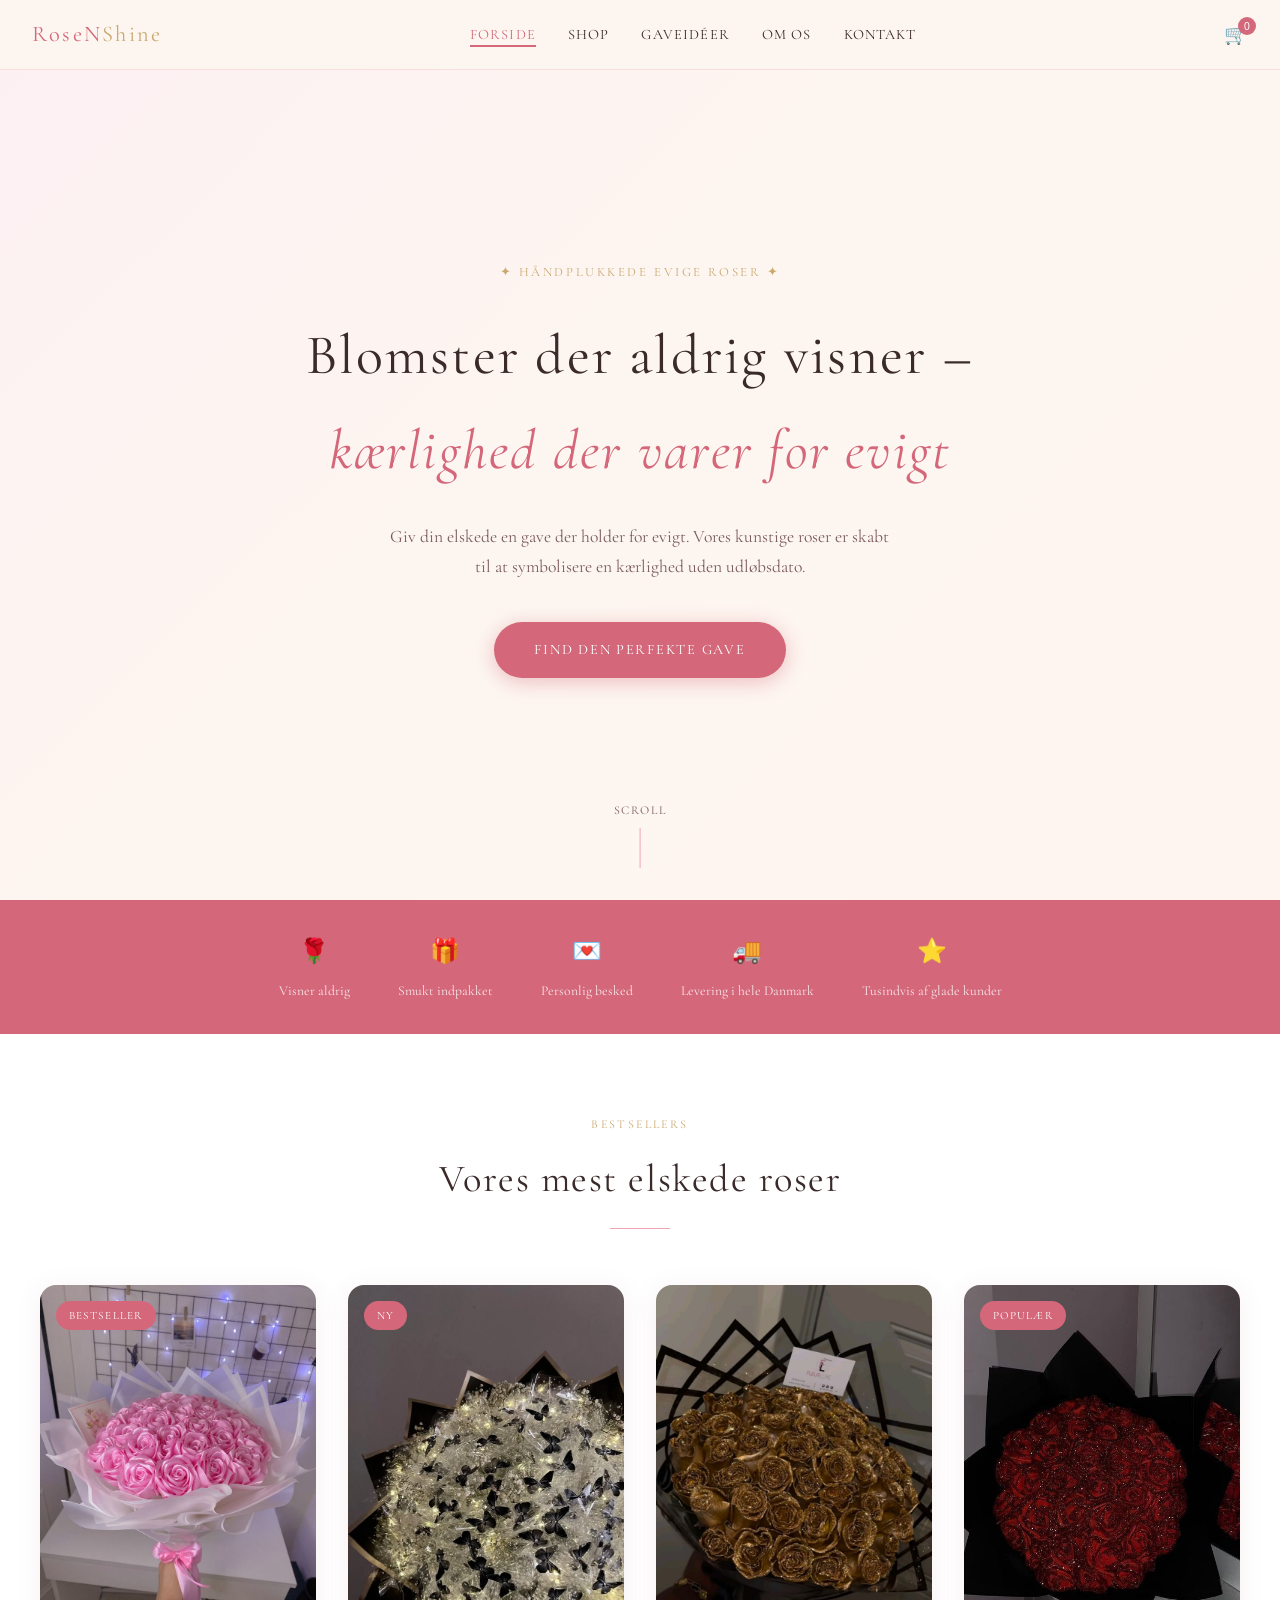
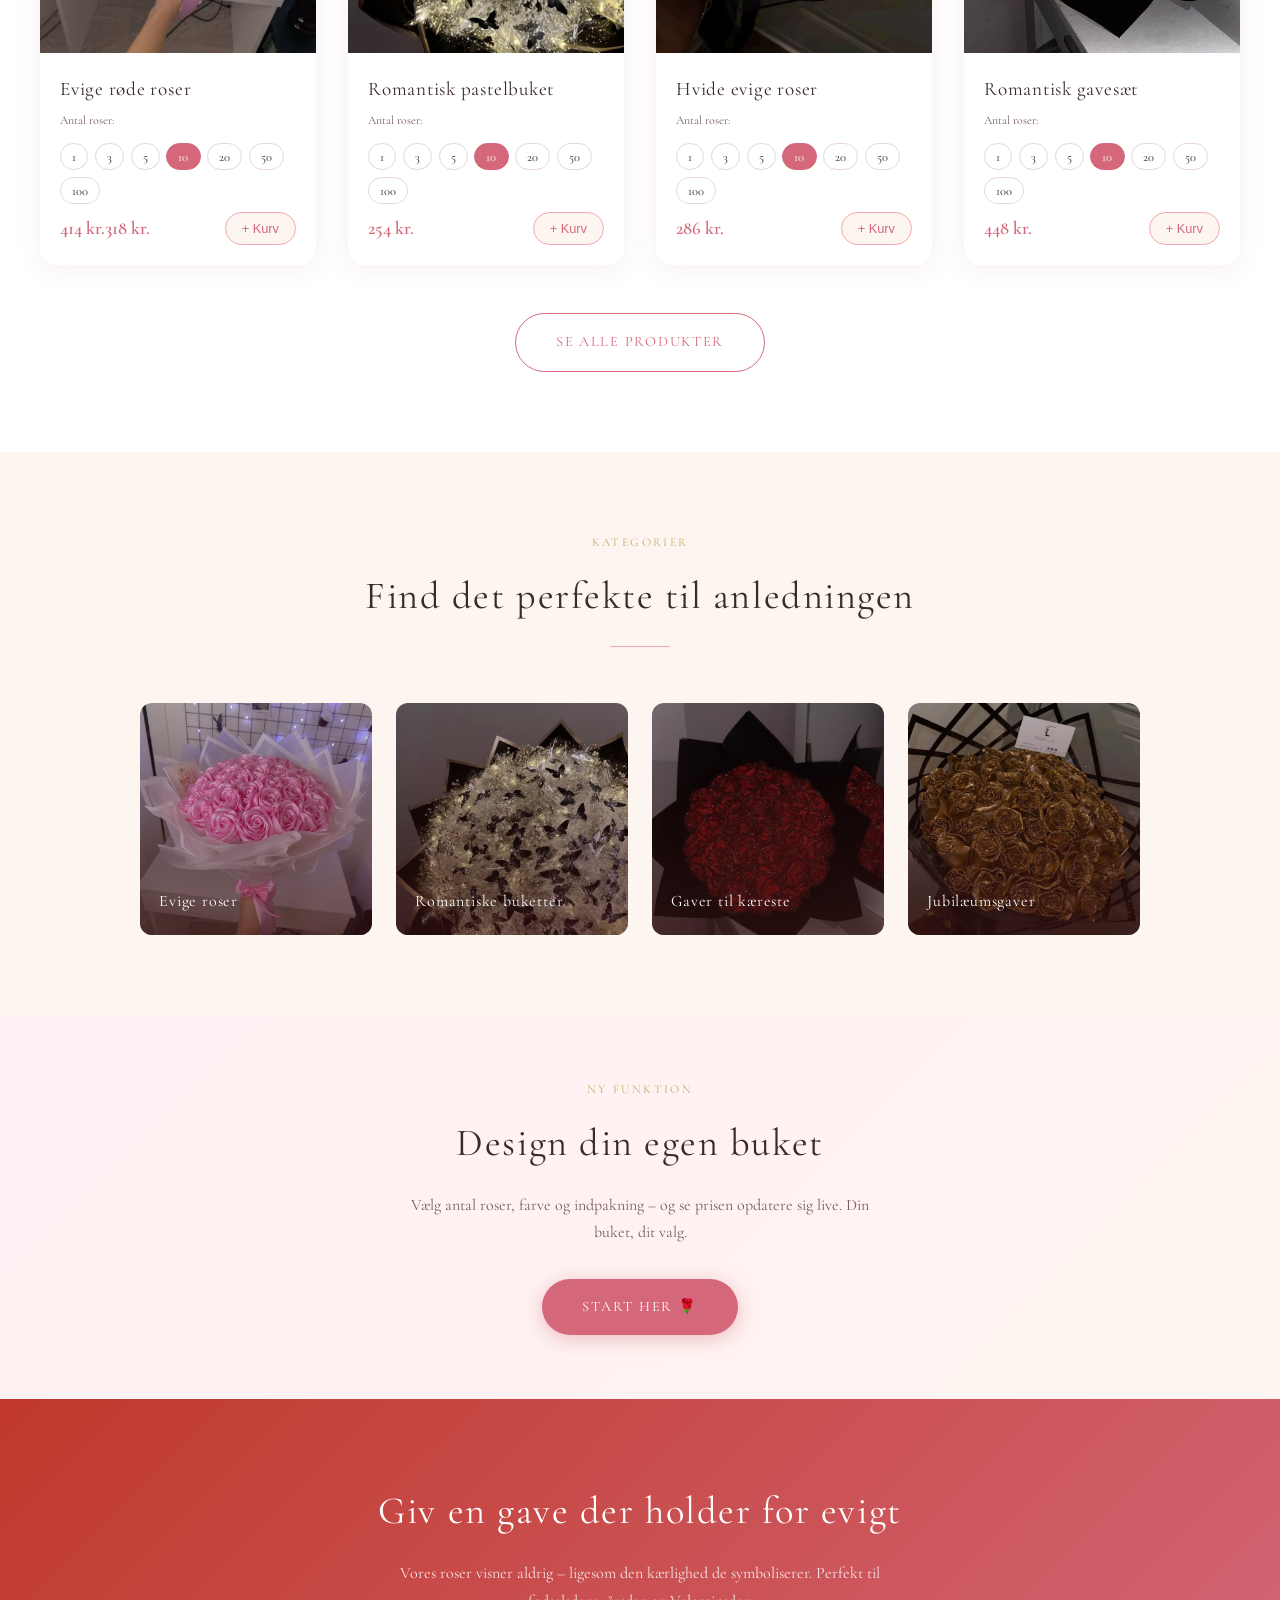
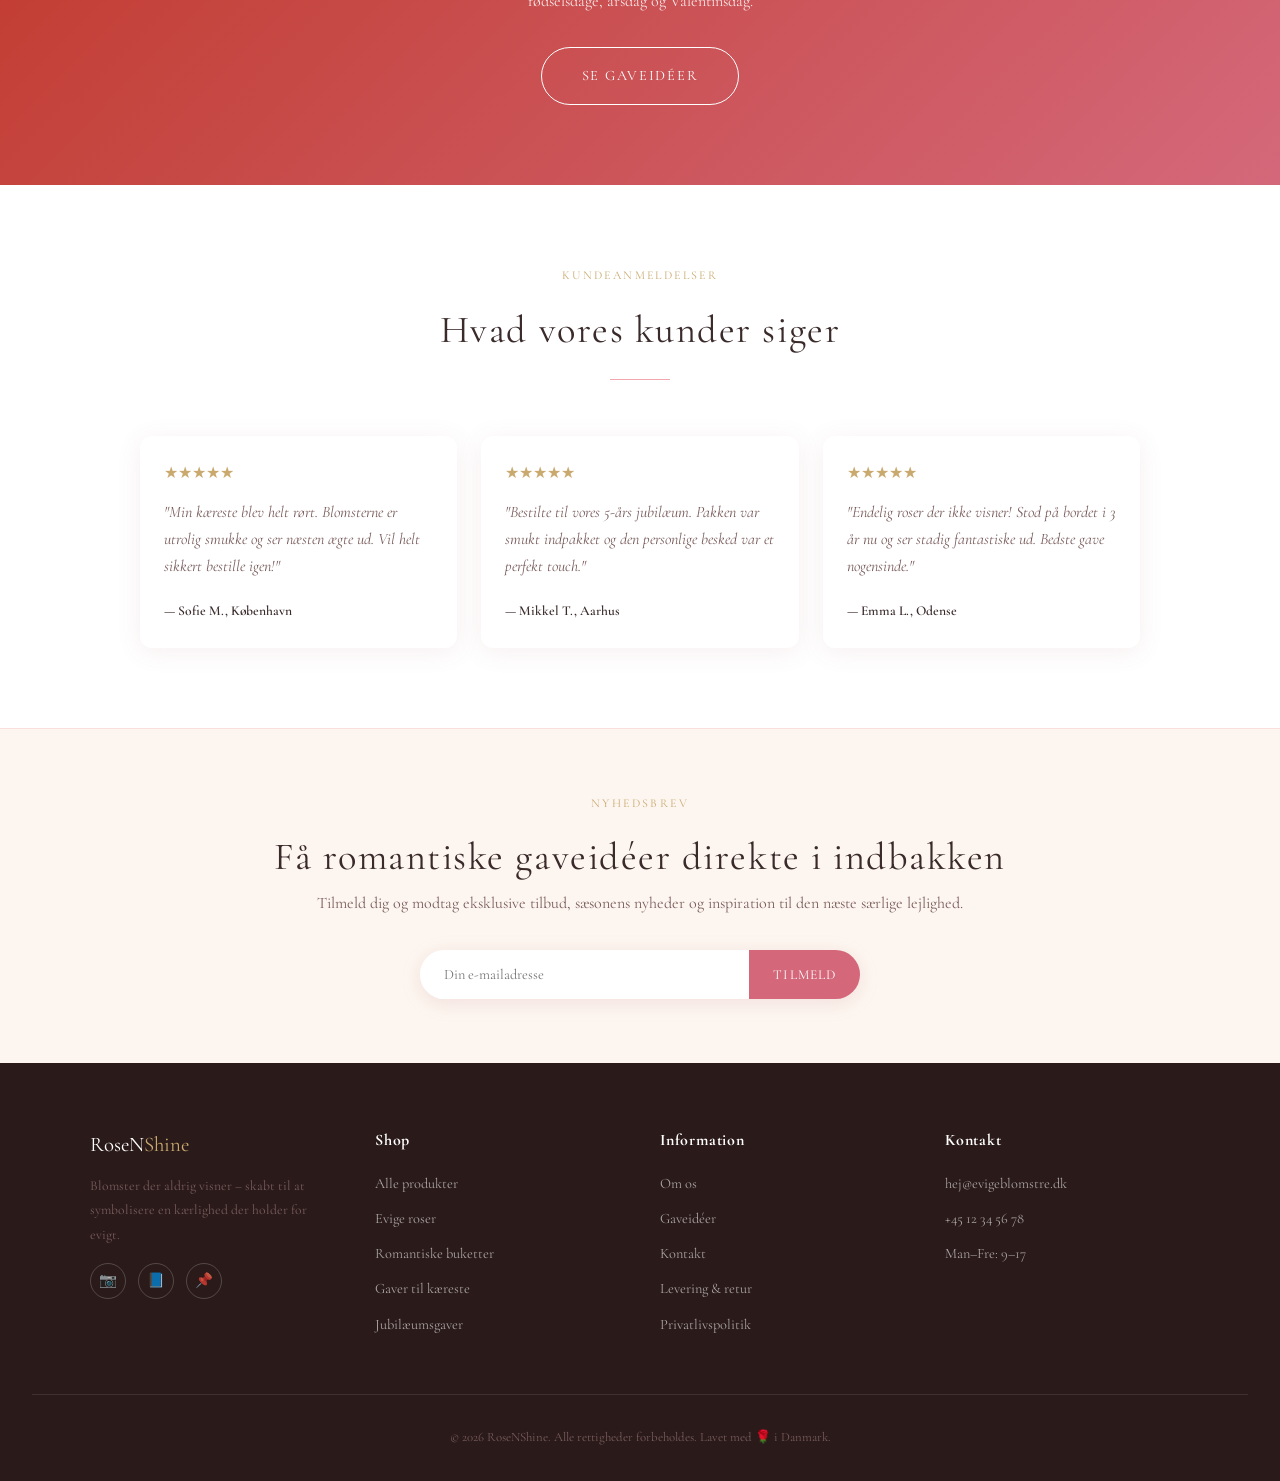
==== index.html @ 29035050 "Initial commit – RoseNShine webshop" ====
<!DOCTYPE html>
<html lang="da">
<head>
  <meta charset="UTF-8">
  <meta name="viewport" content="width=device-width, initial-scale=1.0">
  <title>RoseNShine – Kærlighed der varer for evigt</title>
  <link rel="preconnect" href="https://fonts.googleapis.com">
  <link href="https://fonts.googleapis.com/css2?family=Cormorant+Garamond:ital,wght@0,300;0,400;0,600;1,400&display=swap" rel="stylesheet">
  <link rel="stylesheet" href="css/style.css">
  <style>
    .toast {
      position: fixed; bottom: 2rem; left: 50%; transform: translateX(-50%) translateY(20px);
      background: #2a1a1a; color: white; padding: 0.85rem 1.75rem;
      border-radius: 50px; font-size: 0.9rem; opacity: 0; transition: all 0.3s; z-index: 999;
    }
    .toast.show { opacity: 1; transform: translateX(-50%) translateY(0); }
  </style>
</head>
<body>

<!-- NAVBAR -->
<nav>
  <a href="index.html" class="nav-logo">RoseN<span>Shine</span></a>
  <ul class="nav-links">
    <li><a href="index.html">Forside</a></li>
    <li><a href="shop.html">Shop</a></li>
    <li><a href="gaveideer.html">Gaveidéer</a></li>
    <li><a href="om-os.html">Om os</a></li>
    <li><a href="kontakt.html">Kontakt</a></li>
  </ul>
  <div class="nav-icons">
    <button onclick="location.href='kurv.html'" title="Kurv">🛒<span class="cart-count">0</span></button>
    <button class="hamburger" aria-label="Menu">
      <span></span><span></span><span></span>
    </button>
  </div>
</nav>

<!-- HERO -->
<section class="hero">
  <div class="hero-content">
    <span class="hero-tag">✦ Håndplukkede evige roser ✦</span>
    <h1>Blomster der aldrig visner –<br><em>kærlighed der varer for evigt</em></h1>
    <p>Giv din elskede en gave der holder for evigt. Vores kunstige roser er skabt til at symbolisere en kærlighed uden udløbsdato.</p>
    <a href="shop.html" class="btn btn-primary">Find den perfekte gave</a>
  </div>
  <div class="hero-scroll">Scroll</div>
</section>

<!-- FEATURES -->
<div class="features">
  <div class="feature-item"><div class="icon">🌹</div><p>Visner aldrig</p></div>
  <div class="feature-item"><div class="icon">🎁</div><p>Smukt indpakket</p></div>
  <div class="feature-item"><div class="icon">💌</div><p>Personlig besked</p></div>
  <div class="feature-item"><div class="icon">🚚</div><p>Levering i hele Danmark</p></div>
  <div class="feature-item"><div class="icon">⭐</div><p>Tusindvis af glade kunder</p></div>
</div>

<!-- FREMHÆVEDE PRODUKTER -->
<section style="background: white;">
  <div class="section-header">
    <span class="section-tag">Bestsellers</span>
    <h2>Vores mest elskede roser</h2>
    <div class="divider"></div>
  </div>
  <div class="products-grid">

    <div class="product-card" data-cat="roser">
      <div class="product-img">
        <a href="produkt-detalje.html?from=index.html&id=rose-red&img=css/blomst1.jpg&navn=Evige røde roser&pris=449"><img src="css/blomst1.jpg" alt="Evige røde roser"></a>
        <span class="product-badge">Bestseller</span>
      </div>
      <div class="product-info">
        <h3>Evige røde roser</h3>
        <p class="desc" style="font-size:0.75rem;margin-bottom:0.25rem">Antal roser:</p>
        <div class="antal-vælger">
          <button class="antal-chip" data-pris="49" data-antal="1" onclick="vælgAntal(this)">1</button>
          <button class="antal-chip" data-pris="122" data-antal="3" onclick="vælgAntal(this)">3</button>
          <button class="antal-chip" data-pris="186" data-antal="5" onclick="vælgAntal(this)">5</button>
          <button class="antal-chip active" data-pris="318" data-antal="10" onclick="vælgAntal(this)">10</button>
          <button class="antal-chip" data-pris="539" data-antal="20" onclick="vælgAntal(this)">20</button>
          <button class="antal-chip" data-pris="1176" data-antal="50" onclick="vælgAntal(this)">50</button>
          <button class="antal-chip" data-pris="2156" data-antal="100" onclick="vælgAntal(this)">100</button>
        </div>
        <div class="product-footer">
          <span class="live-pris" id="pris-rose-red"><span class="old">414 kr.</span>318 kr.</span>
          <button class="btn-cart" onclick="tilfoejMedAntal(this, 'rose-red', 'Evige røde roser', 'css/blomst1.jpg')">+ Kurv</button>
        </div>
      </div>
    </div>

    <div class="product-card" data-cat="buketter">
      <div class="product-img">
        <a href="produkt-detalje.html?from=index.html&id=pastel-buket&img=css/blomst2.jpg&navn=Romantisk pastelbuket&pris=349"><img src="css/blomst2.jpg" alt="Romantisk pastelbuket"></a>
        <span class="product-badge">Ny</span>
      </div>
      <div class="product-info">
        <h3>Romantisk pastelbuket</h3>
        <p class="desc" style="font-size:0.75rem;margin-bottom:0.25rem">Antal roser:</p>
        <div class="antal-vælger">
          <button class="antal-chip" data-pris="39" data-antal="1" onclick="vælgAntal(this)">1</button>
          <button class="antal-chip" data-pris="98" data-antal="3" onclick="vælgAntal(this)">3</button>
          <button class="antal-chip" data-pris="148" data-antal="5" onclick="vælgAntal(this)">5</button>
          <button class="antal-chip active" data-pris="254" data-antal="10" onclick="vælgAntal(this)">10</button>
          <button class="antal-chip" data-pris="429" data-antal="20" onclick="vælgAntal(this)">20</button>
          <button class="antal-chip" data-pris="936" data-antal="50" onclick="vælgAntal(this)">50</button>
          <button class="antal-chip" data-pris="1716" data-antal="100" onclick="vælgAntal(this)">100</button>
        </div>
        <div class="product-footer">
          <span class="live-pris" id="pris-pastel-buket">254 kr.</span>
          <button class="btn-cart" onclick="tilfoejMedAntal(this, 'pastel-buket', 'Romantisk pastelbuket', 'css/blomst2.jpg')">+ Kurv</button>
        </div>
      </div>
    </div>

    <div class="product-card" data-cat="roser">
      <div class="product-img">
        <a href="produkt-detalje.html?from=index.html&id=rose-white&img=css/blomst3.jpg&navn=Hvide evige roser&pris=399"><img src="css/blomst3.jpg" alt="Hvide evige roser"></a>
      </div>
      <div class="product-info">
        <h3>Hvide evige roser</h3>
        <p class="desc" style="font-size:0.75rem;margin-bottom:0.25rem">Antal roser:</p>
        <div class="antal-vælger">
          <button class="antal-chip" data-pris="44" data-antal="1" onclick="vælgAntal(this)">1</button>
          <button class="antal-chip" data-pris="110" data-antal="3" onclick="vælgAntal(this)">3</button>
          <button class="antal-chip" data-pris="167" data-antal="5" onclick="vælgAntal(this)">5</button>
          <button class="antal-chip active" data-pris="286" data-antal="10" onclick="vælgAntal(this)">10</button>
          <button class="antal-chip" data-pris="484" data-antal="20" onclick="vælgAntal(this)">20</button>
          <button class="antal-chip" data-pris="1056" data-antal="50" onclick="vælgAntal(this)">50</button>
          <button class="antal-chip" data-pris="1936" data-antal="100" onclick="vælgAntal(this)">100</button>
        </div>
        <div class="product-footer">
          <span class="live-pris" id="pris-rose-white">286 kr.</span>
          <button class="btn-cart" onclick="tilfoejMedAntal(this, 'rose-white', 'Hvide evige roser', 'css/blomst3.jpg')">+ Kurv</button>
        </div>
      </div>
    </div>

    <div class="product-card" data-cat="gaver">
      <div class="product-img">
        <a href="produkt-detalje.html?from=index.html&id=gavesaet&img=css/blomst4.jpg&navn=Romantisk gavesæt&pris=649"><img src="css/blomst4.jpg" alt="Romantisk gavesæt"></a>
        <span class="product-badge">Populær</span>
      </div>
      <div class="product-info">
        <h3>Romantisk gavesæt</h3>
        <p class="desc" style="font-size:0.75rem;margin-bottom:0.25rem">Antal roser:</p>
        <div class="antal-vælger">
          <button class="antal-chip" data-pris="69" data-antal="1" onclick="vælgAntal(this)">1</button>
          <button class="antal-chip" data-pris="172" data-antal="3" onclick="vælgAntal(this)">3</button>
          <button class="antal-chip" data-pris="262" data-antal="5" onclick="vælgAntal(this)">5</button>
          <button class="antal-chip active" data-pris="448" data-antal="10" onclick="vælgAntal(this)">10</button>
          <button class="antal-chip" data-pris="759" data-antal="20" onclick="vælgAntal(this)">20</button>
          <button class="antal-chip" data-pris="1656" data-antal="50" onclick="vælgAntal(this)">50</button>
          <button class="antal-chip" data-pris="3036" data-antal="100" onclick="vælgAntal(this)">100</button>
        </div>
        <div class="product-footer">
          <span class="live-pris" id="pris-gavesaet">448 kr.</span>
          <button class="btn-cart" onclick="tilfoejMedAntal(this, 'gavesaet', 'Romantisk gavesæt', 'css/blomst4.jpg')">+ Kurv</button>
        </div>
      </div>
    </div>

  </div>

  <div style="text-align:center;margin-top:3rem">
    <a href="shop.html" class="btn btn-outline">Se alle produkter</a>
  </div>
</section>

<!-- KATEGORIER -->
<section>
  <div class="section-header">
    <span class="section-tag">Kategorier</span>
    <h2>Find det perfekte til anledningen</h2>
    <div class="divider"></div>
  </div>
  <div class="categories-grid">
    <a href="shop.html?cat=roser" class="category-card">
      <img src="css/blomst1.jpg" alt="Evige roser">
      <div class="category-overlay"><span>Evige roser</span></div>
    </a>
    <a href="shop.html?cat=buketter" class="category-card">
      <img src="css/blomst2.jpg" alt="Romantiske buketter">
      <div class="category-overlay"><span>Romantiske buketter</span></div>
    </a>
    <a href="shop.html?cat=gaver" class="category-card">
      <img src="css/blomst4.jpg" alt="Gaver til kæreste">
      <div class="category-overlay"><span>Gaver til kæreste</span></div>
    </a>
    <a href="shop.html?cat=jubilæum" class="category-card">
      <img src="css/blomst3.jpg" alt="Jubilæumsgaver">
      <div class="category-overlay"><span>Jubilæumsgaver</span></div>
    </a>
  </div>
</section>

<!-- DESIGN DIN BUKET BANNER -->
<section style="background:linear-gradient(135deg,#fdf0f3,#fff5f0);text-align:center;padding:4rem 2rem">
  <span class="section-tag">Ny funktion</span>
  <h2>Design din egen buket</h2>
  <p style="max-width:500px;margin:1rem auto 2rem">Vælg antal roser, farve og indpakning – og se prisen opdatere sig live. Din buket, dit valg.</p>
  <a href="produkt.html" class="btn btn-primary">Start her 🌹</a>
</section>

<!-- ROMANTISK BANNER -->
<div class="romantic-banner">
  <h2>Giv en gave der holder for evigt</h2>
  <p>Vores roser visner aldrig – ligesom den kærlighed de symboliserer. Perfekt til fødselsdage, årsdag og Valentinsdag.</p>
  <a href="gaveideer.html" class="btn btn-outline">Se gaveidéer</a>
</div>

<!-- ANMELDELSER -->
<section style="background: white;">
  <div class="section-header">
    <span class="section-tag">Kundeanmeldelser</span>
    <h2>Hvad vores kunder siger</h2>
    <div class="divider"></div>
  </div>
  <div class="reviews-grid">
    <div class="review-card">
      <div class="stars">★★★★★</div>
      <p>"Min kæreste blev helt rørt. Blomsterne er utrolig smukke og ser næsten ægte ud. Vil helt sikkert bestille igen!"</p>
      <span class="reviewer">— Sofie M., København</span>
    </div>
    <div class="review-card">
      <div class="stars">★★★★★</div>
      <p>"Bestilte til vores 5-års jubilæum. Pakken var smukt indpakket og den personlige besked var et perfekt touch."</p>
      <span class="reviewer">— Mikkel T., Aarhus</span>
    </div>
    <div class="review-card">
      <div class="stars">★★★★★</div>
      <p>"Endelig roser der ikke visner! Stod på bordet i 3 år nu og ser stadig fantastiske ud. Bedste gave nogensinde."</p>
      <span class="reviewer">— Emma L., Odense</span>
    </div>
  </div>
</section>

<!-- NYHEDSBREV -->
<div class="newsletter">
  <span class="section-tag">Nyhedsbrev</span>
  <h2>Få romantiske gaveidéer direkte i indbakken</h2>
  <p>Tilmeld dig og modtag eksklusive tilbud, sæsonens nyheder og inspiration til den næste særlige lejlighed.</p>
  <form class="newsletter-form">
    <input type="email" placeholder="Din e-mailadresse" required>
    <button type="submit">Tilmeld</button>
  </form>
</div>

<!-- FOOTER -->
<footer>
  <div class="footer-grid">
    <div class="footer-col">
      <div class="footer-logo">RoseN<span>Shine</span></div>
      <p>Blomster der aldrig visner – skabt til at symbolisere en kærlighed der holder for evigt.</p>
      <div class="social-links">
        <a href="#" aria-label="Instagram">📷</a>
        <a href="#" aria-label="Facebook">📘</a>
        <a href="#" aria-label="Pinterest">📌</a>
      </div>
    </div>
    <div class="footer-col">
      <h4>Shop</h4>
      <ul>
        <li><a href="shop.html">Alle produkter</a></li>
        <li><a href="shop.html?cat=roser">Evige roser</a></li>
        <li><a href="shop.html?cat=buketter">Romantiske buketter</a></li>
        <li><a href="shop.html?cat=gaver">Gaver til kæreste</a></li>
        <li><a href="shop.html?cat=jubilæum">Jubilæumsgaver</a></li>
      </ul>
    </div>
    <div class="footer-col">
      <h4>Information</h4>
      <ul>
        <li><a href="om-os.html">Om os</a></li>
        <li><a href="gaveideer.html">Gaveidéer</a></li>
        <li><a href="kontakt.html">Kontakt</a></li>
        <li><a href="#">Levering & retur</a></li>
        <li><a href="#">Privatlivspolitik</a></li>
      </ul>
    </div>
    <div class="footer-col">
      <h4>Kontakt</h4>
      <ul>
        <li><a href="mailto:hej@evigeblomstre.dk">hej@evigeblomstre.dk</a></li>
        <li><a href="tel:+4512345678">+45 12 34 56 78</a></li>
        <li><a href="#">Man–Fre: 9–17</a></li>
      </ul>
    </div>
  </div>
  <div class="footer-bottom">
    <p>© 2026 RoseNShine. Alle rettigheder forbeholdes. Lavet med 🌹 i Danmark.</p>
  </div>
</footer>

<script src="js/main.js"></script>
</body>
</html>
---- css/style.css ----
/* ===== RESET & BASE ===== */
*, *::before, *::after { box-sizing: border-box; margin: 0; padding: 0; }

:root {
  --creme: #fdf6f0;
  --rose: #f2a7b0;
  --rose-dark: #d4687a;
  --roed: #c0392b;
  --hvid: #ffffff;
  --tekst: #3a2a2a;
  --tekst-lys: #7a5c5c;
  --guld: #c9a96e;
  --skygge: 0 4px 24px rgba(180,100,110,0.10);
}

body {
  font-family: 'Cormorant Garamond', 'Georgia', serif;
  background: var(--creme);
  color: var(--tekst);
  line-height: 1.7;
}

a { text-decoration: none; color: inherit; }
img { max-width: 100%; display: block; }

/* ===== TYPOGRAFI ===== */
h1, h2, h3 { font-weight: 400; letter-spacing: 0.04em; }
h1 { font-size: clamp(2rem, 5vw, 3.5rem); }
h2 { font-size: clamp(1.5rem, 3vw, 2.4rem); }
h3 { font-size: 1.2rem; }
p { color: var(--tekst-lys); }

/* ===== NAVBAR ===== */
nav {
  position: fixed; top: 0; width: 100%; z-index: 100;
  background: rgba(253,246,240,0.95);
  backdrop-filter: blur(8px);
  border-bottom: 1px solid rgba(242,167,176,0.3);
  padding: 0 2rem;
  display: flex; align-items: center; justify-content: space-between;
  height: 70px;
}

.nav-logo {
  font-size: 1.4rem;
  letter-spacing: 0.1em;
  color: var(--rose-dark);
}
.nav-logo span { color: var(--guld); }

.nav-links { display: flex; gap: 2rem; list-style: none; }
.nav-links a {
  font-size: 0.9rem;
  letter-spacing: 0.08em;
  text-transform: uppercase;
  color: var(--tekst);
  transition: color 0.2s;
}
.nav-links a:hover { color: var(--rose-dark); }

.nav-icons { display: flex; gap: 1rem; align-items: center; }
.nav-icons button {
  background: none; border: none; cursor: pointer;
  font-size: 1.2rem; color: var(--tekst);
  position: relative;
}
.cart-count {
  position: absolute; top: -6px; right: -8px;
  background: var(--rose-dark); color: white;
  border-radius: 50%; width: 18px; height: 18px;
  font-size: 0.65rem; display: flex; align-items: center; justify-content: center;
  font-family: sans-serif;
}

.hamburger { display: none; flex-direction: column; gap: 5px; cursor: pointer; background: none; border: none; }
.hamburger span { width: 24px; height: 2px; background: var(--tekst); display: block; transition: 0.3s; }

/* ===== HERO ===== */
.hero {
  min-height: 100vh;
  display: flex; align-items: center; justify-content: center;
  text-align: center;
  padding: 100px 2rem 4rem;
  background: linear-gradient(135deg, #fdf0f3 0%, #fdf6f0 50%, #fff5f0 100%);
  position: relative; overflow: hidden;
}

.hero::before {
  content: '';
  position: absolute; inset: 0;
  background: url('https://images.unsplash.com/photo-1518895949257-7621c3c786d7?w=1600&q=80') center/cover no-repeat;
  opacity: 0.12;
}

.hero-content { position: relative; max-width: 700px; }
.hero-tag {
  display: inline-block;
  font-size: 0.8rem; letter-spacing: 0.2em; text-transform: uppercase;
  color: var(--guld); margin-bottom: 1.5rem;
}
.hero h1 { margin-bottom: 1.5rem; color: var(--tekst); }
.hero h1 em { color: var(--rose-dark); font-style: italic; }
.hero p { font-size: 1.1rem; margin-bottom: 2.5rem; max-width: 500px; margin-left: auto; margin-right: auto; }

.btn {
  display: inline-block;
  padding: 1rem 2.5rem;
  border-radius: 50px;
  font-size: 0.9rem; letter-spacing: 0.12em; text-transform: uppercase;
  transition: all 0.3s;
  cursor: pointer; border: none;
}
.btn-primary {
  background: var(--rose-dark);
  color: white;
  box-shadow: 0 4px 20px rgba(212,104,122,0.4);
}
.btn-primary:hover { background: #b85568; transform: translateY(-2px); box-shadow: 0 8px 28px rgba(212,104,122,0.5); }
.btn-outline {
  background: transparent;
  color: var(--rose-dark);
  border: 1.5px solid var(--rose-dark);
}
.btn-outline:hover { background: var(--rose-dark); color: white; }

.hero-scroll {
  position: absolute; bottom: 2rem; left: 50%; transform: translateX(-50%);
  font-size: 0.75rem; letter-spacing: 0.15em; text-transform: uppercase;
  color: var(--tekst-lys); display: flex; flex-direction: column; align-items: center; gap: 0.5rem;
}
.hero-scroll::after {
  content: ''; width: 1px; height: 40px; background: var(--rose);
  animation: scrollLine 1.5s ease-in-out infinite;
}
@keyframes scrollLine { 0%,100%{opacity:1;transform:scaleY(1)} 50%{opacity:0.3;transform:scaleY(0.5)} }

/* ===== SEKTION FÆLLES ===== */
section { padding: 5rem 2rem; }
.section-header { text-align: center; margin-bottom: 3.5rem; }
.section-tag {
  display: block; font-size: 0.75rem; letter-spacing: 0.2em;
  text-transform: uppercase; color: var(--guld); margin-bottom: 0.75rem;
}
.divider {
  width: 60px; height: 1px; background: var(--rose);
  margin: 1rem auto 0;
}

/* ===== FEATURES STRIP ===== */
.features {
  background: var(--rose-dark);
  padding: 2rem;
  display: flex; justify-content: center; gap: 3rem; flex-wrap: wrap;
}
.feature-item { text-align: center; color: white; }
.feature-item .icon { font-size: 1.5rem; margin-bottom: 0.4rem; }
.feature-item p { color: rgba(255,255,255,0.85); font-size: 0.85rem; margin: 0; }

/* ===== PRODUKTER GRID ===== */
.products-grid {
  display: grid;
  grid-template-columns: repeat(auto-fill, minmax(260px, 1fr));
  gap: 2rem;
  max-width: 1200px; margin: 0 auto;
}

.product-card {
  background: white;
  border-radius: 16px;
  overflow: hidden;
  box-shadow: var(--skygge);
  transition: transform 0.3s, box-shadow 0.3s;
}
.product-card:hover { transform: translateY(-6px); box-shadow: 0 12px 40px rgba(180,100,110,0.18); }

.product-img {
  position: relative; overflow: hidden;
  aspect-ratio: 3/4;
}
.product-img img {
  width: 100%; height: 100%; object-fit: cover;
  transition: transform 0.5s;
}
.product-card:hover .product-img img { transform: scale(1.05); }

.product-badge {
  position: absolute; top: 1rem; left: 1rem;
  background: var(--rose-dark); color: white;
  font-size: 0.7rem; letter-spacing: 0.1em; text-transform: uppercase;
  padding: 0.3rem 0.8rem; border-radius: 50px;
}

.product-info { padding: 1.25rem; }
.product-info h3 { margin-bottom: 0.3rem; }
.product-info .desc { font-size: 0.85rem; margin-bottom: 1rem; }
.product-footer { display: flex; align-items: center; justify-content: space-between; }
.price { font-size: 1.2rem; color: var(--rose-dark); }
.price .old { font-size: 0.85rem; color: #bbb; text-decoration: line-through; margin-right: 0.4rem; }

.btn-cart {
  background: var(--creme); border: 1.5px solid var(--rose);
  color: var(--rose-dark); padding: 0.5rem 1rem;
  border-radius: 50px; font-size: 0.8rem; cursor: pointer;
  transition: all 0.2s;
}
.btn-cart:hover { background: var(--rose-dark); color: white; border-color: var(--rose-dark); }

/* ===== KATEGORIER ===== */
.categories-grid {
  display: grid;
  grid-template-columns: repeat(auto-fill, minmax(200px, 1fr));
  gap: 1.5rem; max-width: 1000px; margin: 0 auto;
}
.category-card {
  border-radius: 12px; overflow: hidden;
  position: relative; aspect-ratio: 1;
  cursor: pointer;
}
.category-card img { width: 100%; height: 100%; object-fit: cover; transition: transform 0.4s; }
.category-card:hover img { transform: scale(1.08); }
.category-overlay {
  position: absolute; inset: 0;
  background: linear-gradient(to top, rgba(60,20,20,0.6), transparent);
  display: flex; align-items: flex-end; padding: 1.2rem;
}
.category-overlay span { color: white; font-size: 1rem; letter-spacing: 0.05em; }

/* ===== ROMANTISK BANNER ===== */
.romantic-banner {
  background: linear-gradient(135deg, #c0392b, #d4687a);
  color: white; text-align: center; padding: 5rem 2rem;
}
.romantic-banner h2 { color: white; margin-bottom: 1rem; }
.romantic-banner p { color: rgba(255,255,255,0.85); max-width: 500px; margin: 0 auto 2rem; }
.romantic-banner .btn-outline { border-color: white; color: white; }
.romantic-banner .btn-outline:hover { background: white; color: var(--rose-dark); }

/* ===== ANMELDELSER ===== */
.reviews-grid {
  display: grid; grid-template-columns: repeat(auto-fill, minmax(280px, 1fr));
  gap: 1.5rem; max-width: 1000px; margin: 0 auto;
}
.review-card {
  background: white; border-radius: 12px; padding: 1.5rem;
  box-shadow: var(--skygge);
}
.stars { color: var(--guld); font-size: 1rem; margin-bottom: 0.75rem; }
.review-card p { font-style: italic; margin-bottom: 1rem; }
.reviewer { font-size: 0.85rem; font-weight: 600; color: var(--tekst); }

/* ===== NYHEDSBREV ===== */
.newsletter {
  background: var(--creme);
  text-align: center; padding: 4rem 2rem;
  border-top: 1px solid rgba(242,167,176,0.3);
}
.newsletter-form {
  display: flex; gap: 0; max-width: 440px; margin: 2rem auto 0;
  border-radius: 50px; overflow: hidden;
  box-shadow: 0 4px 20px rgba(180,100,110,0.15);
}
.newsletter-form input {
  flex: 1; padding: 1rem 1.5rem; border: none; outline: none;
  font-family: inherit; font-size: 0.9rem; background: white;
}
.newsletter-form button {
  padding: 1rem 1.5rem; background: var(--rose-dark); color: white;
  border: none; cursor: pointer; font-family: inherit; font-size: 0.85rem;
  letter-spacing: 0.08em; text-transform: uppercase; transition: background 0.2s;
}
.newsletter-form button:hover { background: #b85568; }

/* ===== FOOTER ===== */
footer {
  background: #2a1a1a; color: rgba(255,255,255,0.7);
  padding: 4rem 2rem 2rem;
}
.footer-grid {
  display: grid; grid-template-columns: repeat(auto-fit, minmax(200px, 1fr));
  gap: 2.5rem; max-width: 1100px; margin: 0 auto 3rem;
}
.footer-col h4 { color: white; font-size: 1rem; margin-bottom: 1rem; letter-spacing: 0.05em; }
.footer-col ul { list-style: none; }
.footer-col ul li { margin-bottom: 0.5rem; }
.footer-col ul li a { color: rgba(255,255,255,0.6); font-size: 0.9rem; transition: color 0.2s; }
.footer-col ul li a:hover { color: var(--rose); }
.footer-logo { font-size: 1.3rem; color: white; margin-bottom: 0.75rem; }
.footer-logo span { color: var(--guld); }
.footer-col p { font-size: 0.85rem; line-height: 1.8; }
.social-links { display: flex; gap: 0.75rem; margin-top: 1rem; }
.social-links a {
  width: 36px; height: 36px; border-radius: 50%;
  border: 1px solid rgba(255,255,255,0.2);
  display: flex; align-items: center; justify-content: center;
  font-size: 0.9rem; transition: all 0.2s;
}
.social-links a:hover { background: var(--rose-dark); border-color: var(--rose-dark); color: white; }
.footer-bottom {
  text-align: center; padding-top: 2rem;
  border-top: 1px solid rgba(255,255,255,0.1);
  font-size: 0.8rem;
}

/* ===== SHOP PAGE ===== */
.shop-hero {
  padding: 120px 2rem 3rem;
  text-align: center;
  background: linear-gradient(to bottom, #fdf0f3, var(--creme));
}
.filter-bar {
  display: flex; gap: 0.75rem; flex-wrap: wrap;
  justify-content: center; margin-bottom: 3rem;
}
.filter-btn {
  padding: 0.5rem 1.25rem; border-radius: 50px;
  border: 1.5px solid var(--rose); background: transparent;
  color: var(--tekst); font-family: inherit; font-size: 0.85rem;
  cursor: pointer; transition: all 0.2s;
}
.filter-btn.active, .filter-btn:hover {
  background: var(--rose-dark); color: white; border-color: var(--rose-dark);
}

/* ===== GAVEIDEER PAGE ===== */
.inspiration-grid {
  display: grid; grid-template-columns: repeat(auto-fill, minmax(300px, 1fr));
  gap: 2rem; max-width: 1100px; margin: 0 auto;
}
.inspiration-card {
  border-radius: 16px; overflow: hidden;
  background: white; box-shadow: var(--skygge);
}
.inspiration-card img { width: 100%; aspect-ratio: 16/10; object-fit: cover; }
.inspiration-card .card-body { padding: 1.5rem; }
.inspiration-card h3 { margin-bottom: 0.5rem; }
.tag-list { display: flex; gap: 0.5rem; flex-wrap: wrap; margin-top: 1rem; }
.tag {
  font-size: 0.75rem; padding: 0.25rem 0.75rem;
  background: var(--creme); border-radius: 50px;
  color: var(--rose-dark); border: 1px solid var(--rose);
}

/* ===== OM OS PAGE ===== */
.about-hero {
  padding: 120px 2rem 4rem;
  text-align: center;
  background: linear-gradient(to bottom, #fdf0f3, var(--creme));
}
.about-content {
  max-width: 800px; margin: 0 auto; padding: 3rem 2rem;
  display: grid; gap: 4rem;
}
.about-block { display: grid; grid-template-columns: 1fr 1fr; gap: 3rem; align-items: center; }
.about-block.reverse { direction: rtl; }
.about-block.reverse > * { direction: ltr; }
.about-block img { border-radius: 16px; width: 100%; aspect-ratio: 4/3; object-fit: cover; }
.about-text h2 { margin-bottom: 1rem; }
.values-grid {
  display: grid; grid-template-columns: repeat(auto-fill, minmax(200px, 1fr));
  gap: 1.5rem; max-width: 900px; margin: 0 auto;
}
.value-card {
  text-align: center; padding: 2rem 1.5rem;
  background: white; border-radius: 12px; box-shadow: var(--skygge);
}
.value-card .icon { font-size: 2rem; margin-bottom: 1rem; }
.value-card h3 { margin-bottom: 0.5rem; }

/* ===== KONTAKT PAGE ===== */
.contact-section {
  max-width: 1000px; margin: 0 auto; padding: 120px 2rem 4rem;
  display: grid; grid-template-columns: 1fr 1.5fr; gap: 4rem; align-items: start;
}
.contact-info h2 { margin-bottom: 1.5rem; }
.contact-item { display: flex; gap: 1rem; margin-bottom: 1.5rem; align-items: flex-start; }
.contact-item .icon { font-size: 1.3rem; margin-top: 0.1rem; }
.contact-form { background: white; padding: 2.5rem; border-radius: 16px; box-shadow: var(--skygge); }
.form-group { margin-bottom: 1.25rem; }
.form-group label { display: block; font-size: 0.85rem; letter-spacing: 0.05em; margin-bottom: 0.4rem; color: var(--tekst); }
.form-group input, .form-group textarea, .form-group select {
  width: 100%; padding: 0.85rem 1rem;
  border: 1.5px solid #e8d5d5; border-radius: 8px;
  font-family: inherit; font-size: 0.95rem; background: var(--creme);
  outline: none; transition: border-color 0.2s;
}
.form-group input:focus, .form-group textarea:focus, .form-group select:focus {
  border-color: var(--rose-dark);
}
.form-group textarea { resize: vertical; min-height: 120px; }

/* ===== KURV PAGE ===== */
.cart-section {
  max-width: 1100px; margin: 0 auto; padding: 120px 2rem 4rem;
  display: grid; grid-template-columns: 1.5fr 1fr; gap: 3rem; align-items: start;
}
.cart-items { display: flex; flex-direction: column; gap: 1rem; }
.cart-item {
  display: grid; grid-template-columns: 100px 1fr auto;
  gap: 1.25rem; align-items: center;
  background: white; border-radius: 12px; padding: 1rem;
  box-shadow: var(--skygge);
}
.cart-item img { width: 100px; height: 100px; object-fit: cover; border-radius: 8px; }
.cart-item-info h3 { font-size: 1rem; margin-bottom: 0.25rem; }
.qty-control { display: flex; align-items: center; gap: 0.75rem; margin-top: 0.5rem; }
.qty-btn {
  width: 28px; height: 28px; border-radius: 50%;
  border: 1.5px solid var(--rose); background: none;
  cursor: pointer; font-size: 1rem; color: var(--rose-dark);
  display: flex; align-items: center; justify-content: center;
}
.cart-item-price { font-size: 1.1rem; color: var(--rose-dark); white-space: nowrap; }
.order-summary {
  background: white; border-radius: 16px; padding: 2rem;
  box-shadow: var(--skygge); position: sticky; top: 90px;
}
.order-summary h3 { margin-bottom: 1.5rem; }
.summary-row { display: flex; justify-content: space-between; margin-bottom: 0.75rem; font-size: 0.95rem; }
.summary-row.total { font-size: 1.2rem; color: var(--rose-dark); border-top: 1px solid #eee; padding-top: 0.75rem; margin-top: 0.75rem; }
.personal-msg { margin-top: 1.5rem; }
.personal-msg label { font-size: 0.85rem; display: block; margin-bottom: 0.4rem; }
.personal-msg textarea {
  width: 100%; padding: 0.75rem; border: 1.5px solid #e8d5d5;
  border-radius: 8px; font-family: inherit; font-size: 0.85rem;
  background: var(--creme); resize: none; height: 80px; outline: none;
}

/* ===== RESPONSIVE ===== */
@media (max-width: 768px) {
  .nav-links { display: none; }
  .hamburger { display: flex; }
  .nav-links.open {
    display: flex; flex-direction: column;
    position: fixed; top: 70px; left: 0; right: 0;
    background: var(--creme); padding: 2rem;
    border-bottom: 1px solid var(--rose); gap: 1.5rem;
  }
  .about-block { grid-template-columns: 1fr; }
  .about-block.reverse { direction: ltr; }
  .contact-section { grid-template-columns: 1fr; padding-top: 100px; }
  .cart-section { grid-template-columns: 1fr; padding-top: 100px; }
  .features { gap: 1.5rem; }
}

/* ===== ANTAL VÆLGER PÅ PRODUKTKORT ===== */
.antal-vælger {
  display: flex; gap: 0.4rem; flex-wrap: wrap;
  margin: 0.75rem 0 0.5rem;
}
.antal-chip {
  padding: 0.3rem 0.7rem; border-radius: 50px;
  border: 1.5px solid #e8d5d5; background: white;
  font-family: inherit; font-size: 0.78rem; cursor: pointer;
  transition: all 0.2s; color: var(--tekst);
}
.antal-chip:hover { border-color: var(--rose-dark); color: var(--rose-dark); }
.antal-chip.active { background: var(--rose-dark); color: white; border-color: var(--rose-dark); }
.live-pris { font-size: 1.15rem; color: var(--rose-dark); font-weight: 600; transition: all 0.2s; }
.live-pris.bump { transform: scale(1.2); }

/* ===== AKTIV NAVBAR SIDE ===== */
.nav-links a.nav-active {
  color: var(--rose-dark);
  border-bottom: 2px solid var(--rose-dark);
  padding-bottom: 2px;
}
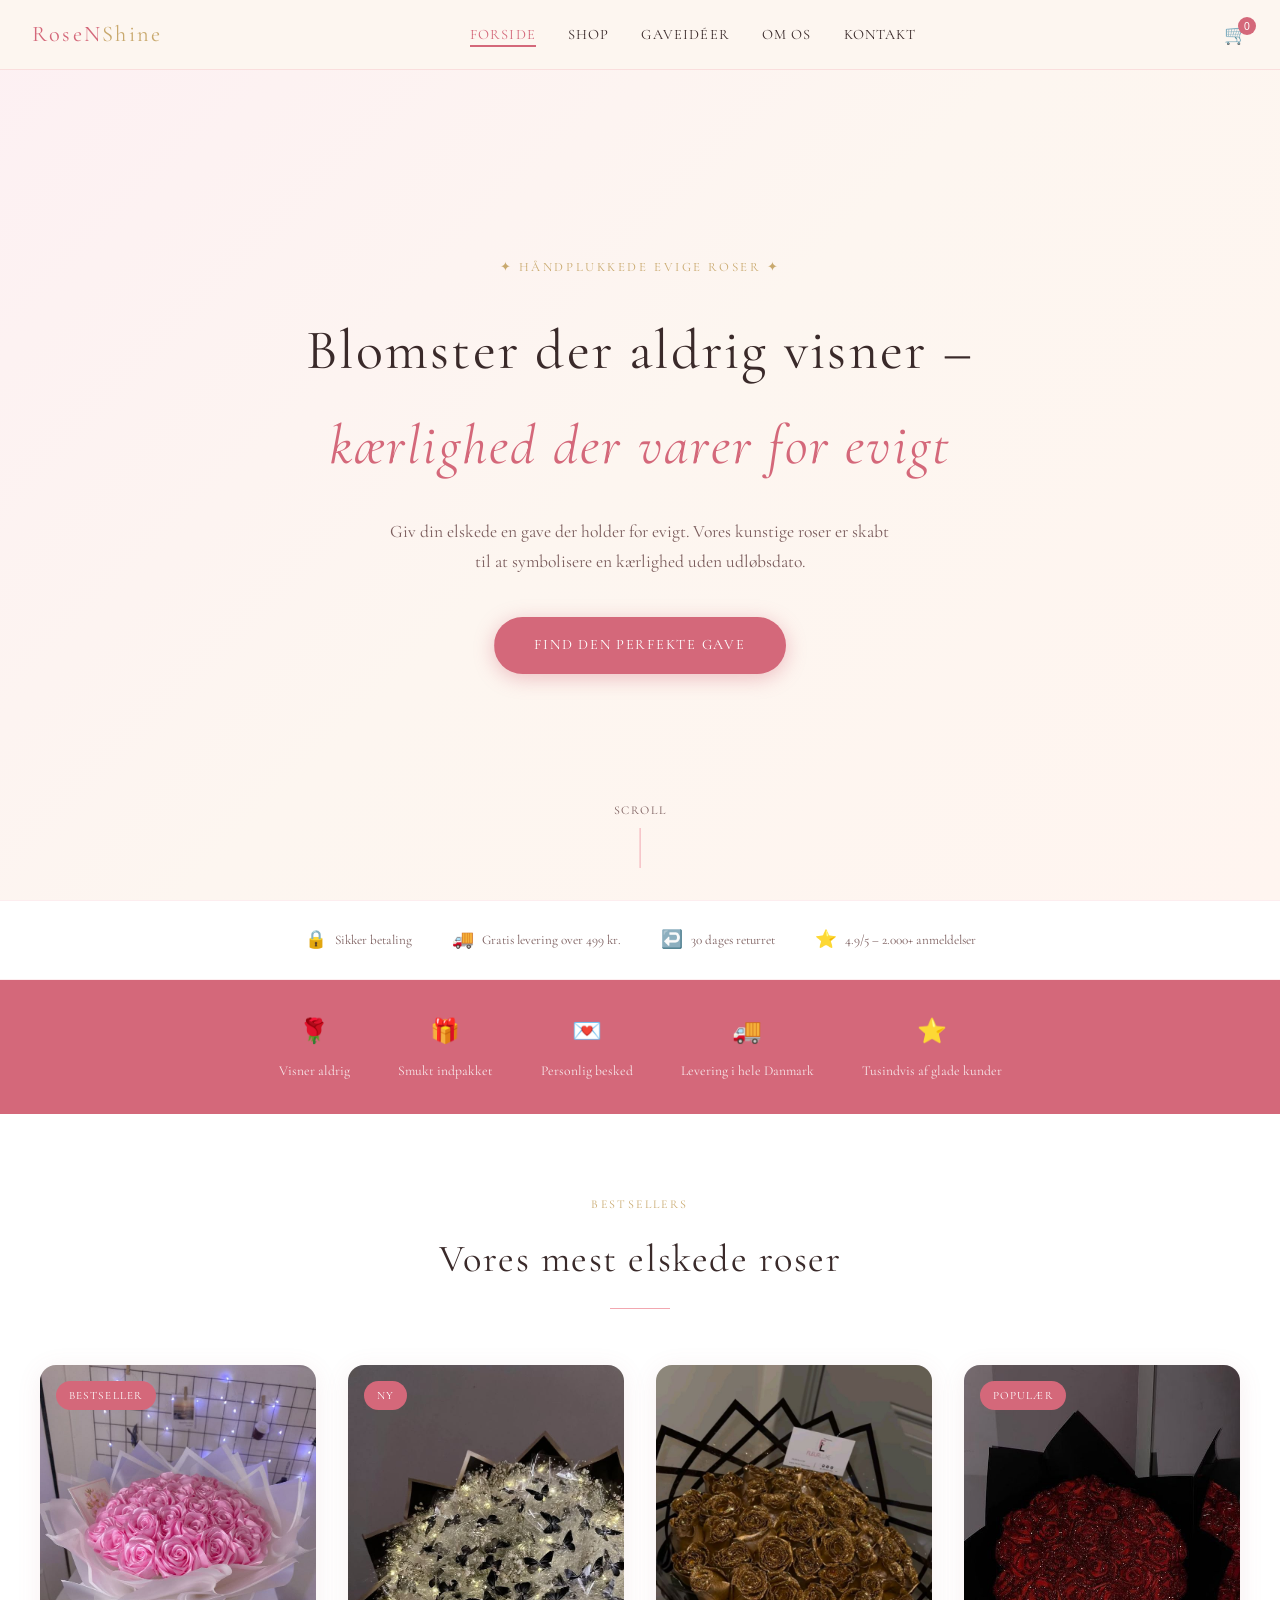
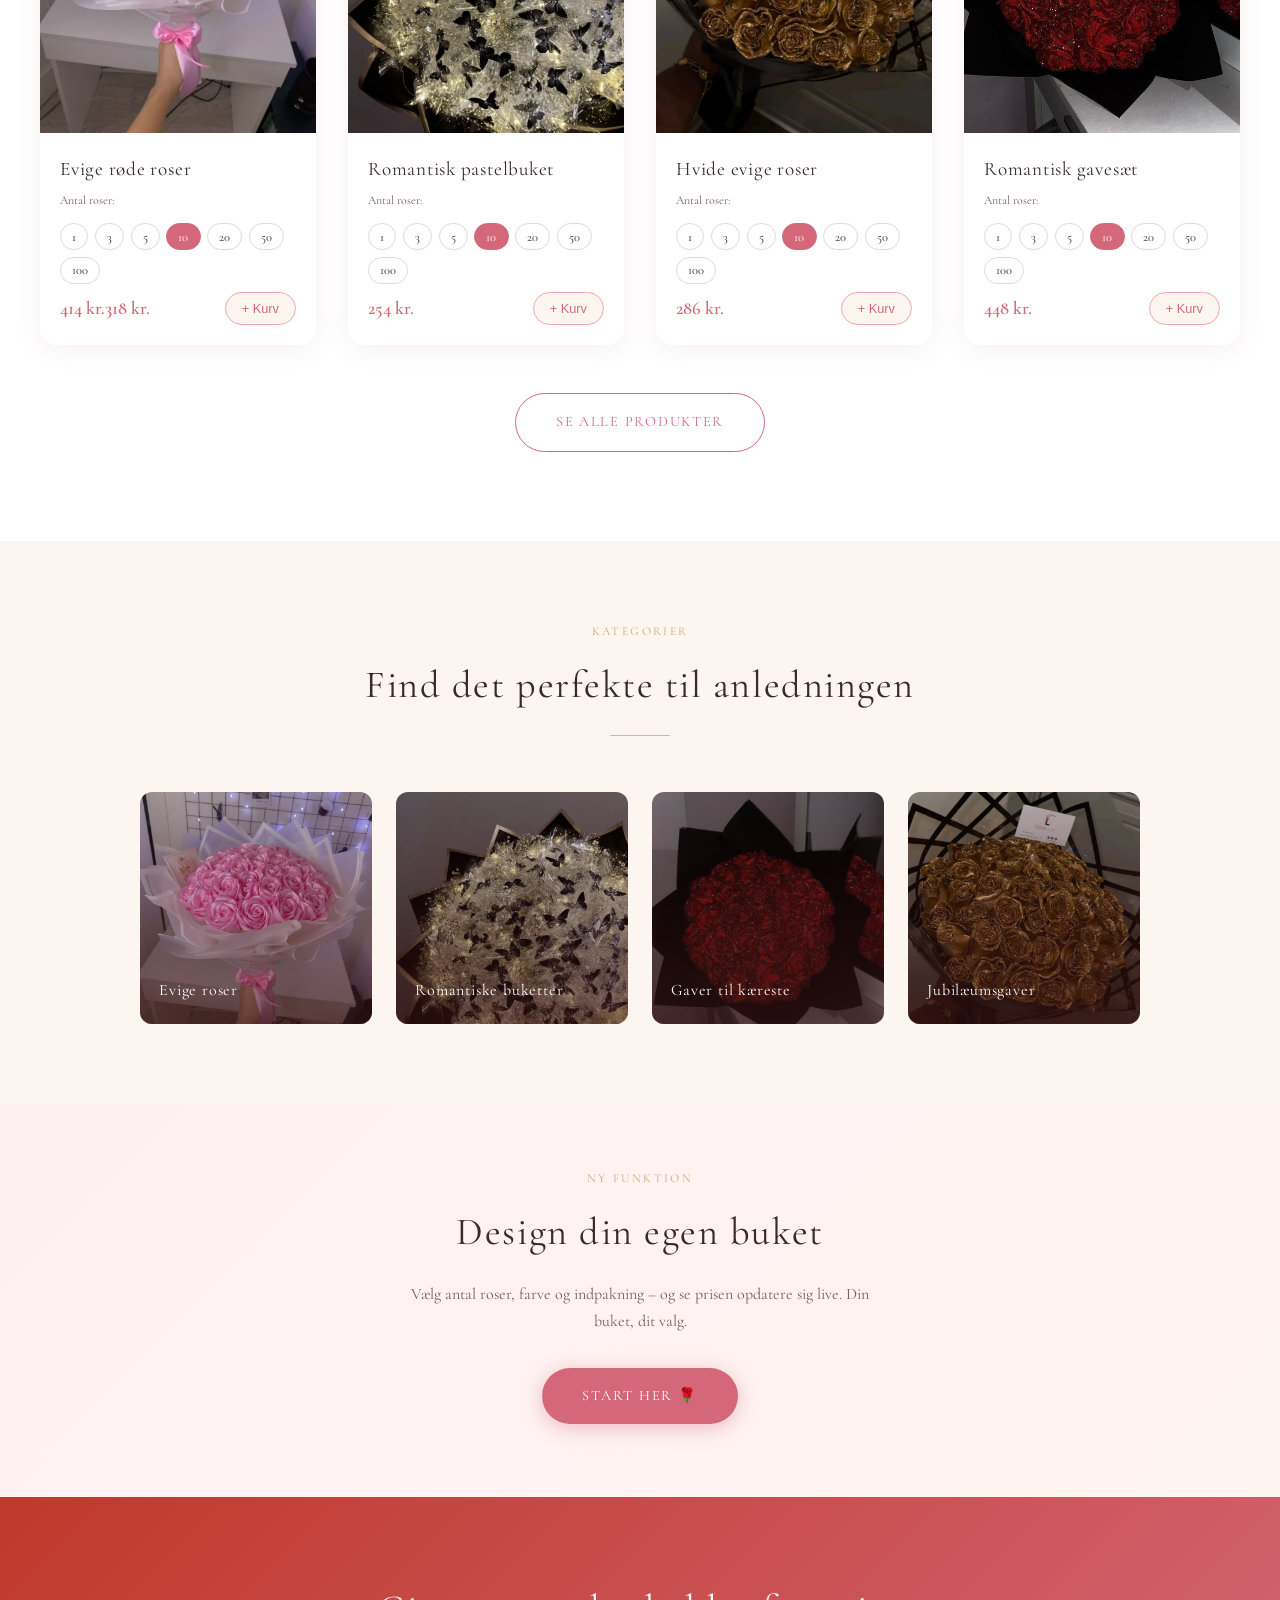
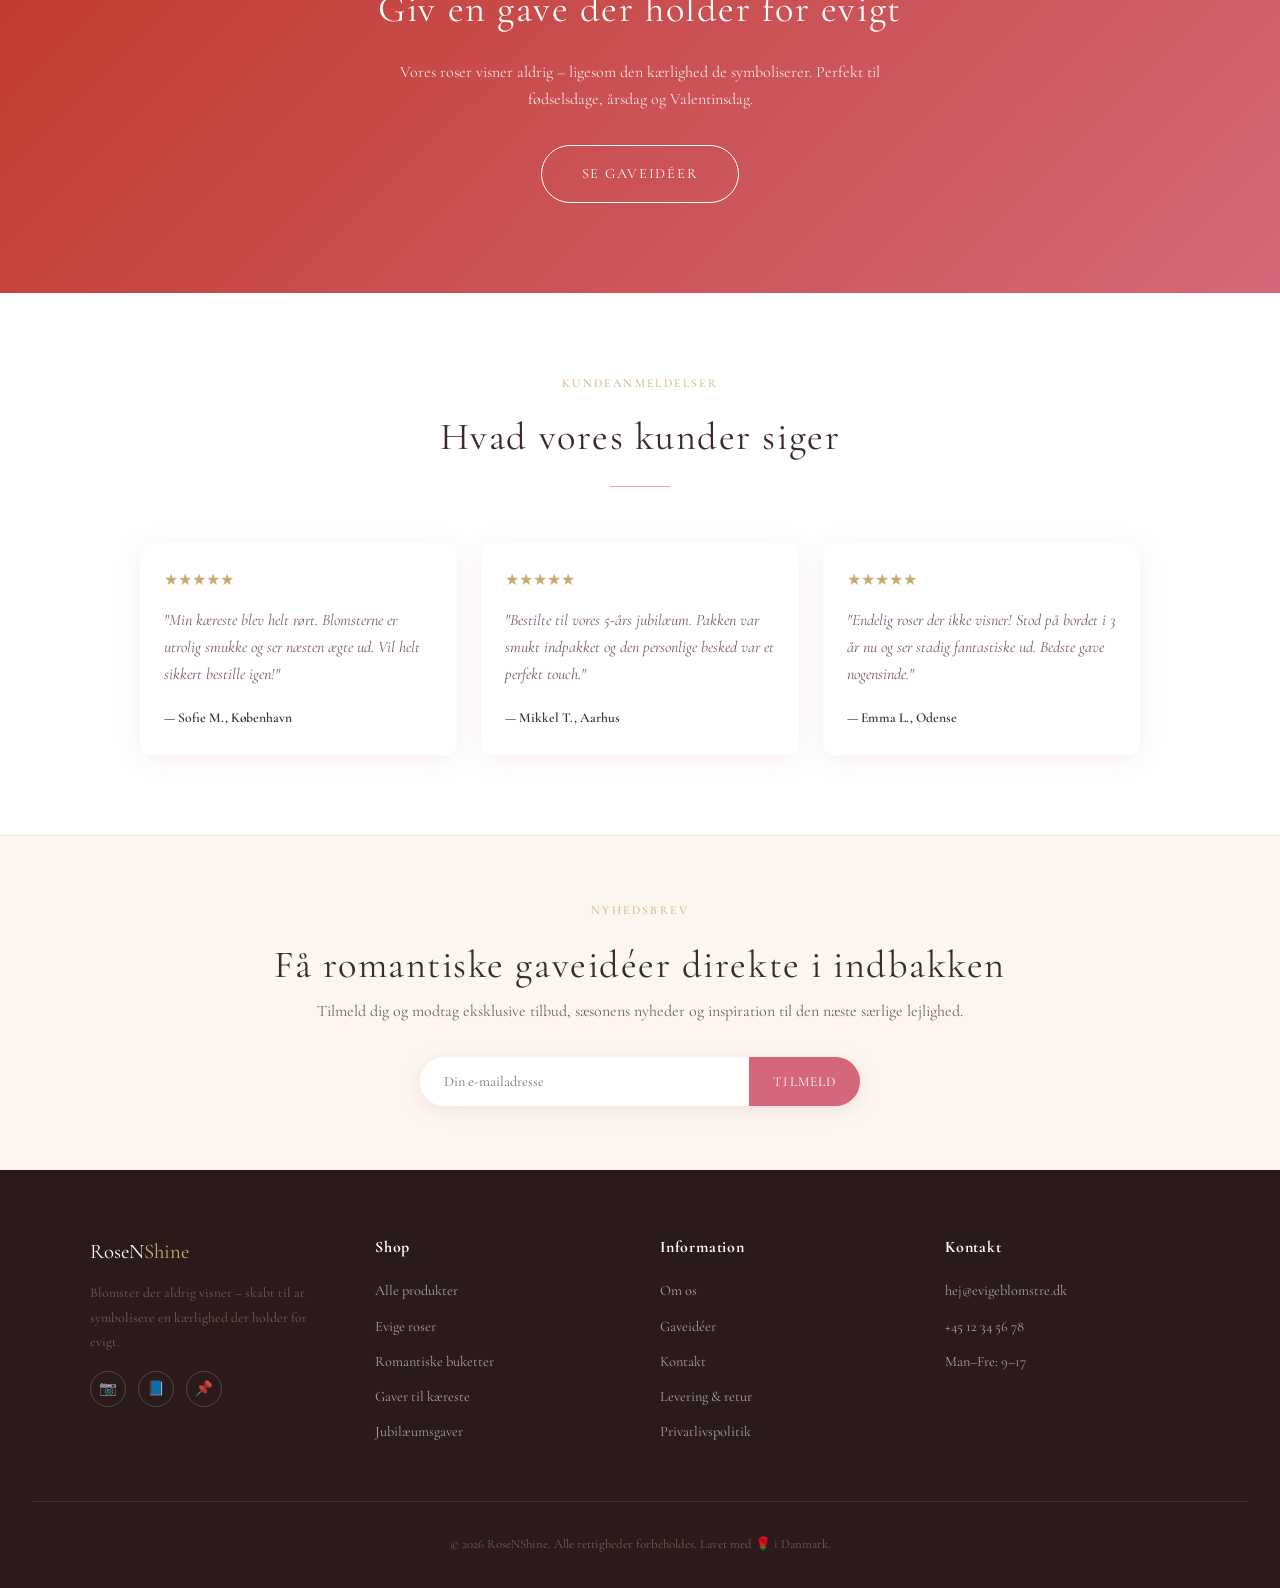
==== commit b5f277b1: "Finpudsning: checkout, spinner, trust badges, SEO, fjern fra kurv" ====
--- a/index.html
+++ b/index.html
@@ -2,6 +2,7 @@
 <html lang="da">
 <head>
   <meta charset="UTF-8">
+  <meta name="description" content="RoseNShine – evige blomster der aldrig visner. Den perfekte romantiske gave til din elskede. Køb evige roser online i Danmark.">
   <meta name="viewport" content="width=device-width, initial-scale=1.0">
   <title>RoseNShine – Kærlighed der varer for evigt</title>
   <link rel="preconnect" href="https://fonts.googleapis.com">
@@ -18,6 +19,8 @@
 </head>
 <body>
 
+<div class="spinner-overlay" id="spinner"><div class="spinner"></div></div>
+
 <!-- NAVBAR -->
 <nav>
   <a href="index.html" class="nav-logo">RoseN<span>Shine</span></a>
@@ -46,6 +49,15 @@
   </div>
   <div class="hero-scroll">Scroll</div>
 </section>
+
+
+<!-- TRUST BAR -->
+<div class="trust-bar">
+  <div class="trust-item"><span class="t-icon">🔒</span> Sikker betaling</div>
+  <div class="trust-item"><span class="t-icon">🚚</span> Gratis levering over 499 kr.</div>
+  <div class="trust-item"><span class="t-icon">↩️</span> 30 dages returret</div>
+  <div class="trust-item"><span class="t-icon">⭐</span> 4.9/5 – 2.000+ anmeldelser</div>
+</div>
 
 <!-- FEATURES -->
 <div class="features">
--- a/css/style.css
+++ b/css/style.css
@@ -464,3 +464,125 @@
   border-bottom: 2px solid var(--rose-dark);
   padding-bottom: 2px;
 }
+
+/* ===== FINPUDSNING & PROFESSIONEL POLISH ===== */
+
+/* Loading spinner */
+.spinner-overlay {
+  position: fixed; inset: 0; background: rgba(253,246,240,0.85);
+  display: flex; align-items: center; justify-content: center;
+  z-index: 9999; opacity: 0; pointer-events: none; transition: opacity 0.3s;
+}
+.spinner-overlay.vis { opacity: 1; pointer-events: all; }
+.spinner {
+  width: 44px; height: 44px; border: 3px solid var(--rose);
+  border-top-color: var(--rose-dark); border-radius: 50%;
+  animation: spin 0.7s linear infinite;
+}
+@keyframes spin { to { transform: rotate(360deg); } }
+
+/* Trust badges */
+.trust-bar {
+  display: flex; justify-content: center; gap: 2.5rem; flex-wrap: wrap;
+  padding: 1.5rem 2rem; background: white;
+  border-top: 1px solid rgba(242,167,176,0.2);
+  border-bottom: 1px solid rgba(242,167,176,0.2);
+}
+.trust-item { display: flex; align-items: center; gap: 0.5rem; font-size: 0.82rem; color: var(--tekst-lys); }
+.trust-item .t-icon { font-size: 1.1rem; }
+
+/* Knap animationer */
+.btn-primary, .btn-outline, .btn-cart, .tilfoej-btn, .add-btn {
+  position: relative; overflow: hidden;
+}
+.btn-primary::after, .tilfoej-btn::after, .add-btn::after {
+  content: ''; position: absolute; inset: 0;
+  background: rgba(255,255,255,0.15);
+  transform: translateX(-100%); transition: transform 0.3s;
+}
+.btn-primary:active::after, .tilfoej-btn:active::after, .add-btn:active::after {
+  transform: translateX(0);
+}
+
+/* Checkout formular */
+.checkout-modal {
+  position: fixed; inset: 0; background: rgba(42,26,26,0.6);
+  z-index: 500; display: flex; align-items: center; justify-content: center;
+  padding: 1rem; opacity: 0; pointer-events: none; transition: opacity 0.3s;
+}
+.checkout-modal.vis { opacity: 1; pointer-events: all; }
+.checkout-box {
+  background: white; border-radius: 20px; padding: 2.5rem;
+  max-width: 520px; width: 100%; max-height: 90vh; overflow-y: auto;
+  transform: translateY(30px); transition: transform 0.3s;
+  box-shadow: 0 20px 60px rgba(0,0,0,0.2);
+}
+.checkout-modal.vis .checkout-box { transform: translateY(0); }
+.checkout-box h2 { margin-bottom: 1.5rem; font-size: 1.5rem; }
+.checkout-box .form-group { margin-bottom: 1rem; }
+.checkout-box label { font-size: 0.8rem; letter-spacing: 0.05em; display: block; margin-bottom: 0.3rem; }
+.checkout-box input, .checkout-box select {
+  width: 100%; padding: 0.85rem 1rem;
+  border: 1.5px solid #e8d5d5; border-radius: 8px;
+  font-family: inherit; font-size: 0.95rem; background: var(--creme);
+  outline: none; transition: border-color 0.2s;
+}
+.checkout-box input:focus, .checkout-box select:focus { border-color: var(--rose-dark); }
+.checkout-box input.fejl { border-color: #e74c3c; }
+.fejl-tekst { font-size: 0.75rem; color: #e74c3c; margin-top: 0.2rem; display: none; }
+.fejl-tekst.vis { display: block; }
+.form-row { display: grid; grid-template-columns: 1fr 1fr; gap: 1rem; }
+.betaling-valg { display: flex; gap: 0.75rem; margin-bottom: 1rem; }
+.betaling-btn {
+  flex: 1; padding: 0.85rem; border: 1.5px solid #e8d5d5;
+  border-radius: 8px; background: white; cursor: pointer;
+  font-family: inherit; font-size: 0.85rem; text-align: center;
+  transition: all 0.2s;
+}
+.betaling-btn.active { border-color: var(--rose-dark); background: #fff5f7; }
+.betaling-btn .b-icon { font-size: 1.3rem; display: block; margin-bottom: 0.3rem; }
+.checkout-close {
+  position: absolute; top: 1rem; right: 1rem;
+  background: none; border: none; font-size: 1.5rem;
+  cursor: pointer; color: var(--tekst-lys);
+}
+
+/* Ordrebekræftelse */
+.ordre-bekræftelse {
+  text-align: center; padding: 2rem 1rem;
+}
+.ordre-bekræftelse .check-circle {
+  width: 70px; height: 70px; border-radius: 50%;
+  background: linear-gradient(135deg, var(--rose), var(--rose-dark));
+  display: flex; align-items: center; justify-content: center;
+  font-size: 2rem; margin: 0 auto 1.5rem;
+  animation: popIn 0.4s cubic-bezier(0.175,0.885,0.32,1.275);
+}
+@keyframes popIn { from{transform:scale(0)} to{transform:scale(1)} }
+.ordre-nr { font-size: 0.8rem; color: var(--tekst-lys); margin-top: 0.5rem; }
+
+/* Fjern knap i kurv */
+.remove-item-btn {
+  background: none; border: none; cursor: pointer;
+  color: #ccc; font-size: 1rem; padding: 0.25rem;
+  transition: color 0.2s; line-height: 1;
+}
+.remove-item-btn:hover { color: var(--rose-dark); }
+
+/* Hover på produktkort */
+.product-card { cursor: pointer; }
+
+/* SEO meta farve */
+@media (prefers-color-scheme: light) {
+  :root { color-scheme: light; }
+}
+
+/* Mobil forbedringer */
+@media (max-width: 480px) {
+  .trust-bar { gap: 1rem; }
+  .betaling-valg { flex-direction: column; }
+  .form-row { grid-template-columns: 1fr; }
+  .checkout-box { padding: 1.5rem; }
+  .antal-vælger { gap: 0.3rem; }
+  .antal-chip { padding: 0.4rem 0.7rem; font-size: 0.75rem; }
+}
